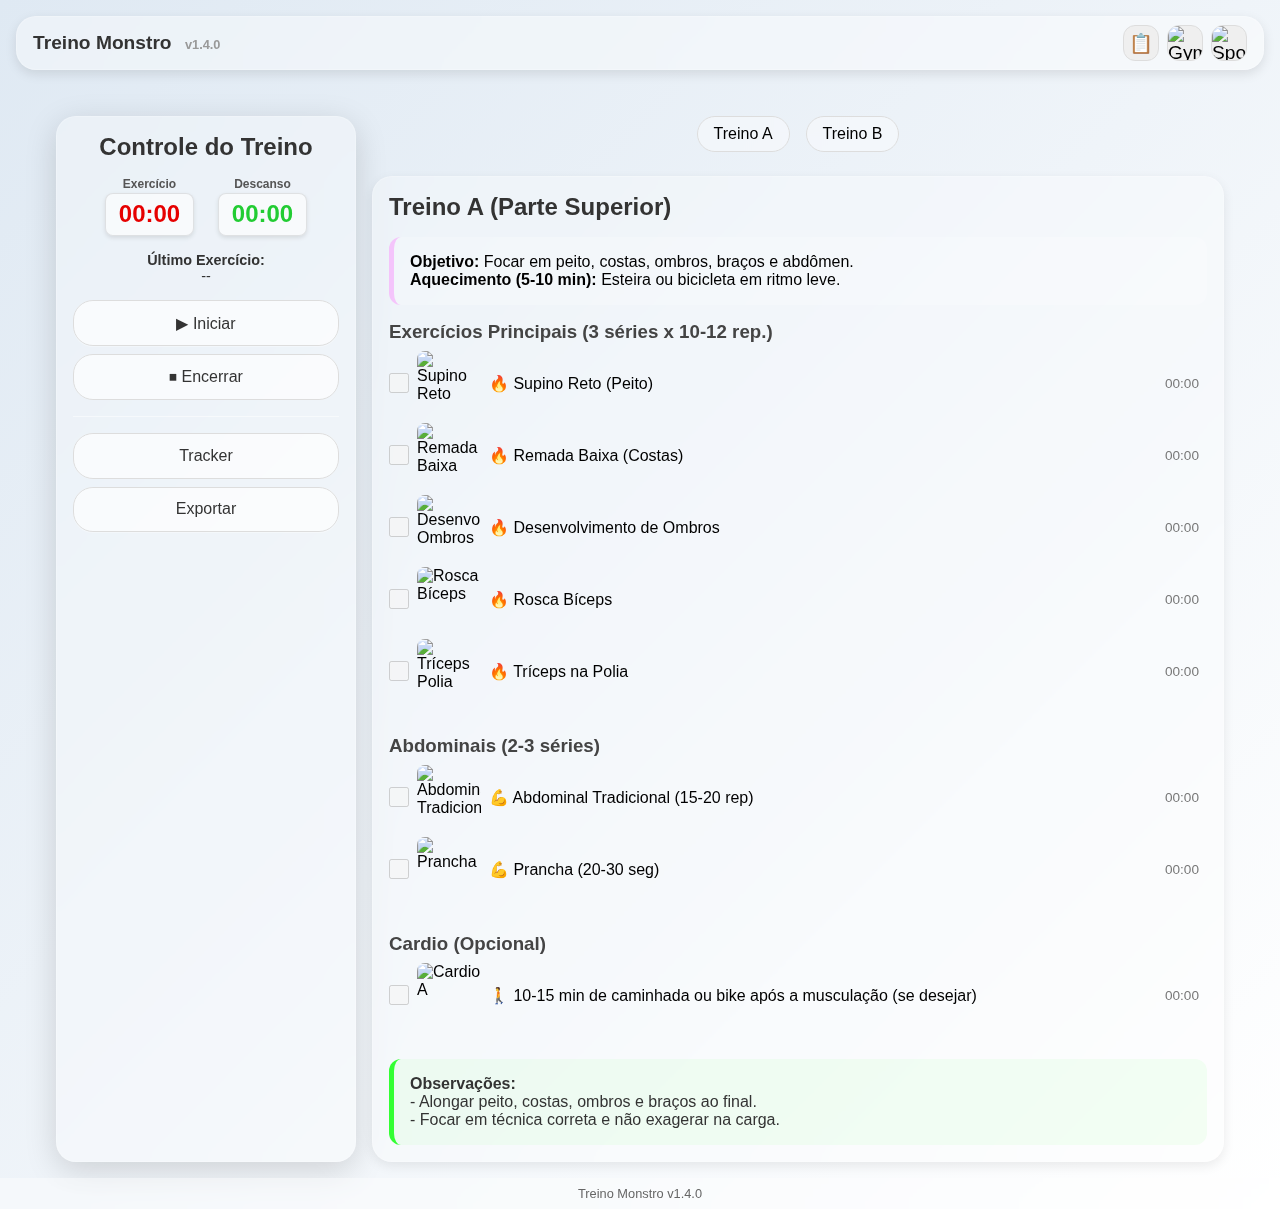
==== index.html @ 87def7b2 "v1.4.0 - Melhorias na funcionalidade de de tirar foto ao final de cada treino" ====
<!DOCTYPE html>
<html lang="pt-BR">
<head>
  <meta charset="UTF-8"/>
  <meta name="viewport" content="width=device-width,initial-scale=1.0"/>
  <title>Treino Monstro v1.4.0</title>

  <!-- Favicon -->
  <link rel="icon" href="favicon.png" type="image/png" />

  <!-- Thumbnail Open Graph (para redes sociais) -->
  <meta property="og:title" content="Treino Monstro by Tsumasak" />
  <meta property="og:description" content="Site de Treino de Academia com contadores e tracker." />
  <meta property="og:image" content="thumbnail.png" />
  <meta property="og:url" content="https://tsumasak.github.io/Treino-Monstro/" />

  <!-- CSS externo -->
  <link rel="stylesheet" href="style.css">
</head>

<body>

  <!-- Canvas Confetti (fundo) -->
  <canvas id="confettiCanvas"></canvas>

  <!-- HEADER FLUTUANTE -->
  <header id="mainHeader">
    <div class="header-title">
      Treino Monstro <span class="header-version">v1.4.0</span>
    </div>
    <div class="brand-buttons">
      <!-- Botão "Changelog" com ícone -->
      <button class="brand-button" onclick="abrirChangelog()">📋</button>

      <!-- Botões GymRats / Spotify -->
      <button class="brand-button" onclick="abrirGymrats()">
        <img 
          src="https://play-lh.googleusercontent.com/aVsTwWBG8K1tSmZpuOEL5mNN7kv-F9yCgggmVnsvDCT5teGeYlP3KM0b_OCZPyhGUyw" 
          alt="Gymrats"/>
      </button>
      <button class="brand-button" onclick="abrirSpotify()">
        <img 
          src="https://cdn.jim-nielsen.com/ios/512/spotify-music-2015-07-30.png" 
          alt="Spotify"/>
      </button>
    </div>
  </header>

  <!-- MODAL TROCAR TREINO -->
  <div class="modal-overlay" id="modalTrocarTreino">
    <div class="modal-content">
      <h2>Atenção!</h2>
      <p>Para trocar de Treino, você precisa pausar o treino atual primeiro. Deseja pausar agora?</p>
      <button class="round-btn" onclick="pausarAgora()">Pausar Agora</button>
      <button class="round-btn" onclick="cancelarTrocaTreino()">Cancelar</button>
    </div>
  </div>

  <!-- MODAL PARABÉNS -->
  <div class="modal-congrats" id="modalCongrats">
    <div class="modal-congrats-content">
      <h2>Parabéns, treino concluído!</h2>
      <p>Não esqueça de tirar uma foto, afinal se não tem foto, não conta!</p>
      <button class="round-btn" onclick="exportarCSV()">Exportar</button>
      <button class="round-btn" onclick="fecharCongrats()">Fechar</button>
      <button class="round-btn" onclick="abrirCameraFullscreen()">Abrir Câmera</button>
    </div>
  </div>

  <!-- MODAL CHANGELOG -->
  <div class="modal-overlay" id="modalChangelog">
    <div class="modal-content">
      <h2>Changelog</h2>
      <div id="changelogBody" style="text-align:left;">
        <p><strong>Versão 1.0</strong><br/>
        - Lançamento inicial do Treino Monstro</p>
        <hr/>
        <p><strong>Versão 1.1</strong><br/>
        - Adicionados contadores de exercício e descanso<br/>
        - Correções de layout no tracker</p>
        <hr/>
        <p><strong>Versão 1.2</strong><br/>
        - Melhoria no layout mobile<br/>
        - Countdown com fundo branco e glass<br/>
        - Cardio com nova imagem<br/>
        - Confetes ao concluir</p>
        <hr/>
        <p><strong>Versão 1.2.3</strong><br/>
        - Botões do mobile sem texto, somente ícones<br/>
        - Último Exercício em duas linhas<br/>
        - Nome de exercício em bold no tracker, tempo normal<br/>
        - Novo botão “Exportar” na modal de Parabéns<br/>
        - Botão “Changelog” no header<br/>
        - Ajustes no tamanho de fonte para “Exercício” e “Descanso” (12px)</p>
        <hr/>
        <p><strong>Versão 1.3.0</strong><br/>
        - Favicon e thumbnail para redes sociais<br/>
        - Botões das modais no mesmo padrão dos botões “Treino A/B”<br/>
        - “Último Exercício” em bold<br/>
        - Pequena borda cinza nos botões<br/>
        - Layout do Desktop igual ao Mobile nos textos<br/>
        - Confirmação no botão “Encerrar”<br/>
        - Fundo desfocado na modal de Parabéns<br/>
        - Nova lógica do botão Gymrats<br/>
        - Etc.
        </p>
        <hr/>
        <p><strong>Versão 1.4.0</strong><br/>
        - Atualização de versão e changelog<br/>
        - Melhorias gerais no código<br/>
        - Correções de bugs
        </p>
      </div>
      <button class="round-btn" onclick="fecharChangelog()">Fechar</button>
    </div>
  </div>

  <div class="container">
    <!-- SIDEBAR (DESKTOP) -->
    <div class="sidebar">
      <h2>Controle do Treino</h2>

      <!-- Timers Desktop -->
      <div class="timers-desktop">
        <div class="timerBoxContainer">
          <div class="timerLabelDesktop">Exercício</div>
          <div class="timerValue exercise" id="exerciseTimer">
            <span id="exerciseTimeValue">00:00</span>
          </div>
        </div>
        <div class="timerBoxContainer">
          <div class="timerLabelDesktop">Descanso</div>
          <div class="timerValue rest" id="restTimer">
            <span id="restTimeValue">00:00</span>
          </div>
        </div>
      </div>

      <!-- Último Exercício -->
      <div class="lastLineDesktop" id="lastExerciseTime">
        <strong>Último Exercício:</strong><br/>
        --
      </div>

      <div class="desktop-buttons">
        <button class="desktop-btn" id="playPauseBtn">▶ Iniciar</button>
        <!-- STOP com confirmação -->
        <button class="desktop-btn" id="stopBtn">⏹ Encerrar</button>
        <div class="divider"></div>
        <button class="desktop-btn" id="trackerDesktopBtn">Tracker</button>
        <!-- Retirado ícone '⬇' -->
        <button class="desktop-btn" id="exportDesktopBtn">Exportar</button>
      </div>

      <!-- TRACKER DESKTOP -->
      <div id="trackerDesktop" style="display:none;">
        <h4>Exercícios Concluídos</h4>
        <ul id="trackerDesktopList"></ul>
      </div>
    </div>

    <!-- MAIN CONTENT (Treinos) -->
    <div class="main-content">
      <nav>
        <button onclick="mostrarTreino('treinoA')" class="activeBtn">Treino A</button>
        <button onclick="mostrarTreino('treinoB')">Treino B</button>
      </nav>

      <!-- TREINO A (Parte Superior) -->
      <section id="treinoA" class="active">
        <h2>Treino A (Parte Superior)</h2>
        <div class="objetivo">
          <p><strong>Objetivo:</strong> Focar em peito, costas, ombros, braços e abdômen.</p>
          <p><strong>Aquecimento (5-10 min):</strong> Esteira ou bicicleta em ritmo leve.</p>
        </div>

        <div class="exercicios">
          <h3>Exercícios Principais (3 séries x 10-12 rep.)</h3>
          <ul>
            <li>
              <input type="checkbox" data-group="A" data-exercise="Supino Reto (Peito)" id="supinoReto">
              <div class="thumb-container">
                <img 
                  src="https://treinomestre.com.br/wp-content/uploads/2023/02/supino-reto-com-halteres-.jpg"
                  alt="Supino Reto"
                  data-full="https://treinomestre.com.br/wp-content/uploads/2023/02/supino-reto-com-halteres-.jpg"/>
              </div>
              <label for="supinoReto">🔥 Supino Reto (Peito)</label>
              <span class="tempo">00:00</span>
            </li>
            <li>
              <input type="checkbox" data-group="A" data-exercise="Remada Baixa (Costas)" id="remadaBaixa">
              <div class="thumb-container">
                <img 
                  src="https://static1.minhavida.com.br/articles/b6/3c/18/9c/makatserchykshutterstock-remada-baixa-com-pegada-neutra-orig-1.jpg"
                  alt="Remada Baixa"
                  data-full="https://static1.minhavida.com.br/articles/b6/3c/18/9c/makatserchykshutterstock-remada-baixa-com-pegada-neutra-orig-1.jpg"/>
              </div>
              <label for="remadaBaixa">🔥 Remada Baixa (Costas)</label>
              <span class="tempo">00:00</span>
            </li>
            <li>
              <input type="checkbox" data-group="A" data-exercise="Desenvolvimento de Ombros" id="desenvolvimentoOmbros">
              <div class="thumb-container">
                <img 
                  src="https://treinomestre.com.br/wp-content/uploads/2018/09/desenvolvimento-com-halteres-.jpg"
                  alt="Desenvolvimento Ombros"
                  data-full="https://treinomestre.com.br/wp-content/uploads/2018/09/desenvolvimento-com-halteres-.jpg"/>
              </div>
              <label for="desenvolvimentoOmbros">🔥 Desenvolvimento de Ombros</label>
              <span class="tempo">00:00</span>
            </li>
            <li>
              <input type="checkbox" data-group="A" data-exercise="Rosca Bíceps" id="roscaBiceps">
              <div class="thumb-container">
                <img 
                  src="https://v4excellencefitness.com.br/wp-content/uploads/2023/05/rosca-21s-capa-1024x739.webp"
                  alt="Rosca Bíceps"
                  data-full="https://v4excellencefitness.com.br/wp-content/uploads/2023/05/rosca-21s-capa-1024x739.webp"/>
              </div>
              <label for="roscaBiceps">🔥 Rosca Bíceps</label>
              <span class="tempo">00:00</span>
            </li>
            <li>
              <input type="checkbox" data-group="A" data-exercise="Tríceps na Polia" id="tricepsPolia">
              <div class="thumb-container">
                <img 
                  src="https://static.wixstatic.com/media/2edbed_92d7d1c87cd440a0b7257df6c438c210~mv2.jpg/v1/fill/w_660,h_330,al_c,q_80,enc_auto/2edbed_92d7d1c87cd440a0b7257df6c438c210~mv2.jpg"
                  alt="Tríceps Polia"
                  data-full="https://static.wixstatic.com/media/2edbed_92d7d1c87cd440a0b7257df6c438c210~mv2.jpg/v1/fill/w_660,h_330,al_c,q_80,enc_auto/2edbed_92d7d1c87cd440a0b7257df6c438c210~mv2.jpg"/>
              </div>
              <label for="tricepsPolia">🔥 Tríceps na Polia</label>
              <span class="tempo">00:00</span>
            </li>
          </ul>
        </div>

        <div class="exercicios">
          <h3>Abdominais (2-3 séries)</h3>
          <ul>
            <li>
              <input type="checkbox" data-group="A" data-exercise="Abdominal Tradicional (15-20 rep)" id="abdominalTradicional">
              <div class="thumb-container">
                <img 
                  src="https://static.strengthlevel.com/images/exercises/machine-seated-crunch/machine-seated-crunch-800.jpg"
                  alt="Abdominal Tradicional"
                  data-full="https://static.strengthlevel.com/images/exercises/machine-seated-crunch/machine-seated-crunch-800.jpg"/>
              </div>
              <label for="abdominalTradicional">💪 Abdominal Tradicional (15-20 rep)</label>
              <span class="tempo">00:00</span>
            </li>
            <li>
              <input type="checkbox" data-group="A" data-exercise="Prancha (20-30 seg)" id="pranchaA">
              <div class="thumb-container">
                <img 
                  src="https://static.wixstatic.com/media/2edbed_3acf4c49102b454b8f21a977d42faa1c~mv2.jpg/v1/fill/w_980,h_551,al_c,q_85,usm_0.66_1.00_0.01,enc_auto/2edbed_3acf4c49102b454b8f21a977d42faa1c~mv2.jpg"
                  alt="Prancha"
                  data-full="https://static.wixstatic.com/media/2edbed_3acf4c49102b454b8f21a977d42faa1c~mv2.jpg"/>
              </div>
              <label for="pranchaA">💪 Prancha (20-30 seg)</label>
              <span class="tempo">00:00</span>
            </li>
          </ul>
        </div>

        <div class="exercicios">
          <h3>Cardio (Opcional)</h3>
          <ul>
            <li>
              <input type="checkbox" data-group="A" data-exercise="Cardio Caminhada/Bike 10-15 min" id="cardioA">
              <div class="thumb-container">
                <img
                  src="https://treinomestre.com.br/wp-content/uploads/2023/10/melhores-aerobicos-para-perder-calorias-.jpg"
                  alt="Cardio A"
                  data-full="https://treinomestre.com.br/wp-content/uploads/2023/10/melhores-aerobicos-para-perder-calorias-.jpg"/>
              </div>
              <label for="cardioA">🚶 10-15 min de caminhada ou bike após a musculação (se desejar)</label>
              <span class="tempo">00:00</span>
            </li>
          </ul>
        </div>

        <div class="observacoes">
          <p><strong>Observações:</strong></p>
          <p>- Alongar peito, costas, ombros e braços ao final.</p>
          <p>- Focar em técnica correta e não exagerar na carga.</p>
        </div>
      </section>

      <!-- TREINO B -->
      <section id="treinoB">
        <h2>Treino B (Parte Inferior)</h2>
        <div class="objetivo">
          <p><strong>Objetivo:</strong> Pernas, glúteos e abdômen.</p>
          <p><strong>Aquecimento (5-10 min):</strong> Bicicleta ou elíptico em ritmo leve.</p>
        </div>

        <div class="exercicios">
          <h3>Exercícios Principais (3 séries x 10-12 rep.)</h3>
          <ul>
            <li>
              <input type="checkbox" data-group="B" data-exercise="Agachamento (Livre ou Smith)" id="agachamento">
              <div class="thumb-container">
                <img 
                  src="https://static.wixstatic.com/media/2edbed_34e498947c0246c897b6b6f722b4f51f~mv2.webp/v1/fill/w_840,h_397,al_c,lg_1,q_80/2edbed_34e498947c0246c897b6b6f722b4f51f~mv2.webp"
                  alt="Agachamento"
                  data-full="https://static.wixstatic.com/media/2edbed_34e498947c0246c897b6b6f722b4f51f~mv2.webp/v1/fill/w_840,h_397,al_c,lg_1,q_80/2edbed_34e498947c0246c897b6b6f722b4f51f~mv2.webp"/>
              </div>
              <label for="agachamento">🔥 Agachamento (Livre ou Smith)</label>
              <span class="tempo">00:00</span>
            </li>
            <li>
              <input type="checkbox" data-group="B" data-exercise="Leg Press" id="legPress">
              <div class="thumb-container">
                <img 
                  src="https://treinomestre.com.br/wp-content/uploads/2021/12/leg-press-horizontal-para-que-serve-como-fazer.jpg"
                  alt="Leg Press"
                  data-full="https://treinomestre.com.br/wp-content/uploads/2021/12/leg-press-horizontal-para-que-serve-como-fazer.jpg"/>
              </div>
              <label for="legPress">🔥 Leg Press</label>
              <span class="tempo">00:00</span>
            </li>
            <li>
              <input type="checkbox" data-group="B" data-exercise="Afundo (Lunge) com Halteres" id="afundo">
              <div class="thumb-container">
                <img 
                  src="https://treinomestre.com.br/wp-content/uploads/2018/06/exercicio-afundo-.png"
                  alt="Afundo (Lunge)"
                  data-full="https://treinomestre.com.br/wp-content/uploads/2018/06/exercicio-afundo-.png"/>
              </div>
              <label for="afundo">🔥 Afundo (Lunge) com Halteres</label>
              <span class="tempo">00:00</span>
            </li>
            <li>
              <input type="checkbox" data-group="B" data-exercise="Flexão de Pernas (Mesa/Cadeira)" id="flexaoPernas">
              <div class="thumb-container">
                <img 
                  src="https://static.wixstatic.com/media/2edbed_47dcb3dae84346629508ce6d80946a5a~mv2.webp/v1/fill/w_980,h_515,al_c,q_85,usm_0.66_1.00_0.01,enc_auto/2edbed_47dcb3dae84346629508ce6d80946a5a~mv2.webp"
                  alt="Flexão de Pernas"
                  data-full="https://static.wixstatic.com/media/2edbed_47dcb3dae84346629508ce6d80946a5a~mv2.webp/v1/fill/w_980,h_515,al_c,q_85,usm_0.66_1.00_0.01,enc_auto/2edbed_47dcb3dae84346629508ce6d80946a5a~mv2.webp"/>
              </div>
              <label for="flexaoPernas">🔥 Flexão de Pernas (Mesa/Cadeira)</label>
              <span class="tempo">00:00</span>
            </li>
            <li>
              <input type="checkbox" data-group="B" data-exercise="Panturrilhas (15-20 rep)" id="panturrilhas">
              <div class="thumb-container">
                <img 
                  src="https://blogger.googleusercontent.com/img/b/R29vZ2xl/AVvXsEh-oXB_saDKNmrEOwnBj-B2lCZdQ8yR2awKPOmyS-_Qv1MaEmGbGSc4wnQa7gy1VxQf2k-ueKCeN4cr1DoasF-lLpoJKfkj7vxnWCRB3oYxBInQTxervwwhKfL_FWieW6TrjatsPvYPwHc/s1600/calf-raise-on-leg-press.jpg"
                  alt="Panturrilhas"
                  data-full="https://blogger.googleusercontent.com/img/b/R29vZ2xl/AVvXsEh-oXB_saDKNmrEOwnBj-B2lCZdQ8yR2awKPOmyS-_Qv1MaEmGbGSc4wnQa7gy1VxQf2k-ueKCeN4cr1DoasF-lLpoJKfkj7vxnWCRB3oYxBInQTxervwwhKfL_FWieW6TrjatsPvYPwHc/s1600/calf-raise-on-leg-press.jpg"/>
              </div>
              <label for="panturrilhas">🔥 Panturrilhas (15-20 rep)</label>
              <span class="tempo">00:00</span>
            </li>
          </ul>
        </div>

        <div class="exercicios">
          <h3>Abdominais (2-3 séries)</h3>
          <ul>
            <li>
              <input type="checkbox" data-group="B" data-exercise="Abdominal (pode variar com oblíquos)" id="abdominalObliquos">
              <div class="thumb-container">
                <img 
                  src="https://static1.minhavida.com.br/articles/7c/f8/7c/06/abdominal-em-barras-paralelas-orig-1.jpg"
                  alt="Abdominal Inferior"
                  data-full="https://static1.minhavida.com.br/articles/7c/f8/7c/06/abdominal-em-barras-paralelas-orig-1.jpg"/>
              </div>
              <label for="abdominalObliquos">💪 Abdominal (pode variar com oblíquos)</label>
              <span class="tempo">00:00</span>
            </li>
            <li>
              <input type="checkbox" data-group="B" data-exercise="Prancha (20-30 seg)" id="pranchaB">
              <div class="thumb-container">
                <img 
                  src="https://static.wixstatic.com/media/2edbed_3acf4c49102b454b8f21a977d42faa1c~mv2.jpg/v1/fill/w_980,h_551,al_c,q_85,usm_0.66_1.00_0.01,enc_auto/2edbed_3acf4c49102b454b8f21a977d42faa1c~mv2.jpg"
                  alt="Prancha"
                  data-full="https://static.wixstatic.com/media/2edbed_3acf4c49102b454b8f21a977d42faa1c~mv2.jpg"/>
              </div>
              <label for="pranchaB">💪 Prancha (20-30 seg)</label>
              <span class="tempo">00:00</span>
            </li>
          </ul>
        </div>

        <div class="exercicios">
          <h3>Cardio (Opcional)</h3>
          <ul>
            <li>
              <input type="checkbox" data-group="B" data-exercise="Cardio Bike ou Esteira (10-15 min)" id="cardioB">
              <div class="thumb-container">
                <img
                  src="https://treinomestre.com.br/wp-content/uploads/2023/10/melhores-aerobicos-para-perder-calorias-.jpg"
                  alt="Cardio B"
                  data-full="https://treinomestre.com.br/wp-content/uploads/2023/10/melhores-aerobicos-para-perder-calorias-.jpg"/>
              </div>
              <label for="cardioB">🚴 10-15 min de bike ou esteira após a musculação</label>
              <span class="tempo">00:00</span>
            </li>
          </ul>
        </div>

        <div class="observacoes">
          <p><strong>Observações:</strong></p>
          <p>- Alongar quadríceps, posterior de coxa, glúteos e lombar ao final.</p>
          <p>- Ajustar carga progressivamente e manter boa postura.</p>
        </div>
      </section>
    </div>
  </div>

  <footer>
    <p>Treino Monstro v1.4.0</p>
  </footer>

  <!-- BOTTOM BAR (MOBILE) -->
  <div class="bottom-bar" id="mobileBar">
    <div class="timers-mobile">
      <div class="timerBoxMobile">
        <div class="timerLabelMobile" style="font-size:12px;font-weight:bold;">Exercício</div>
        <div class="timerValueMobile exercise" id="exerciseTimerMobile">00:00</div>
      </div>
      <div class="timerBoxMobile">
        <div class="timerLabelMobile" style="font-size:12px;font-weight:bold;">Descanso</div>
        <div class="timerValueMobile rest" id="restTimerMobile">00:00</div>
      </div>
    </div>
    <div class="lastLineMobile" id="lastExerciseTimeMobile">
      <strong>Último Exercício:</strong><br/>
      --
    </div>

    <div class="mobile-row">
      <button class="mobile-btn" id="playPauseBtnMobile">▶</button>
      <!-- STOP com confirmação -->
      <button class="mobile-btn" id="stopBtnMobile">⏹</button>
    </div>

    <div class="mobile-row">
      <button class="mobile-btn" id="trackerToggleBtn">Tracker</button>
      <button class="mobile-btn" id="exportBtnMobile">Exportar</button>
    </div>

    <div class="tracker-mobile" id="trackerMobile" style="display:none;">
      <ul id="trackerMobileList"></ul>
    </div>
  </div>

  <!-- LIGHTBOX -->
  <div class="lightbox" id="lightbox">
    <button class="close-btn" onclick="fecharLightbox()">X</button>
    <img id="lightboxImg" src="" alt="Exercício"/>
  </div>

  <!-- Adicionar elementos de controle da câmera -->
  <div id="cameraControls" style="display: none;">
    <button id="photoButton">📸</button>
    <button id="videoButton">🎥</button>
    <button id="switchButton">🔄</button>
    <button id="closeButton">❌</button>
  </div>

  <!-- Script JS -->
  <script src="script.js"></script>
</body>
</html>
---- style.css ----
/* ======================
   style.css
   Atualizado para v1.3.0:
   - Borda cinza nos botões
   - Botões modais com round-btn
   - Timer Desktop igual ao Mobile
   - Espaço maior entre .exercicios
   - Fundo desfocado na modal de Parabéns
   - Integração com Local Storage para persistência
====================== */

* {
  margin:0; padding:0; box-sizing:border-box;
}
html,body {
  min-height:100%;
  display:flex; flex-direction:column;
  font-family:'Inter', sans-serif;
  background:linear-gradient(135deg,#dfe9f3 0%,#fff 100%);
}

/* Confetti Canvas */
#confettiCanvas {
  position:fixed; top:0; left:0; width:100%; height:100%;
  pointer-events:none; z-index:1;
}

/* HEADER */
header {
  position:fixed; top:16px; left:16px; right:16px;
  border-radius:20px;
  background:rgba(255,255,255,0.4);
  backdrop-filter:blur(10px);
  border:1px solid rgba(255,255,255,0.2);
  display:flex; justify-content:space-between; align-items:center;
  padding:0.5rem 1rem;
  z-index:10000;
  transition:transform 0.3s ease;
  box-shadow:0 4px 12px rgba(0,0,0,0.1);
}
.header-hidden {
  transform:translateY(-120%);
}
.header-title {
  font-weight:600; font-size:1.2rem; color:#333;
}
.header-version {
  font-size: 0.8rem;
  color: #999;
  margin-left: 0.5rem;
}
.brand-buttons {
  display:flex; gap:0.5rem;
}
.brand-button {
  width:36px; height:36px; border:none; border-radius:12px;
  cursor:pointer; overflow:hidden;
  transition:transform 0.2s;
  font-size: 1.2rem; /* Tamanho do ícone */
  display: flex;
  align-items: center;
  justify-content: center;
}
.brand-button img {
  width:100%; height:100%; object-fit:cover; display:block;
}
.brand-button:hover {
  transform:scale(1.05);
}

/* Borda cinza clara em todos os botões */
nav button,
.desktop-btn,
.mobile-btn,
.brand-button,
.round-btn {
  border: 1px solid #ddd !important;
}

/* Botão Round (usado nas modais p/ padrão Treino A/B) */
.round-btn {
  background: rgba(255,255,255,0.4);
  backdrop-filter: blur(6px);
  border-radius: 20px;
  padding: 0.5rem 1rem;
  cursor: pointer;
  font-size: 1rem;
  font-weight: 500;
  transition: background 0.2s, transform 0.2s, box-shadow 0.2s;
  margin: 0.5rem 0;
}
.round-btn:hover {
  background:rgba(255,255,255,0.7);
  box-shadow:0 4px 12px rgba(0,0,0,0.08);
  transform:scale(1.03);
}

/* CONTAINER */
.container {
  flex:1; display:flex; width:100%; max-width:1200px;
  margin:0 auto; padding:1rem; gap:1rem; margin-top:100px;
  overflow:visible;
}
.sidebar {
  width:300px; background:rgba(255,255,255,0.3);
  backdrop-filter:blur(12px);
  border-radius:20px; border:1px solid rgba(255,255,255,0.2);
  box-shadow:0 8px 32px rgba(0,0,0,0.15);
  padding:1rem; display:flex; flex-direction:column; align-items:center;
  overflow:visible;
}
.sidebar h2 {
  margin-bottom:1rem; color:#333;
}

/* Timers Desktop com label e valor */
.timers-desktop {
  display:flex; justify-content:center; align-items:center;
  gap:24px;
  margin-bottom:1rem;
}
.timerBoxContainer {
  display:flex; flex-direction:column; align-items:center;
}
.timerLabelDesktop {
  font-size: 12px;
  color: #555;
  margin-bottom: 2px;
  font-weight: bold;
  text-align: center;
}
.timerValue {
  font-family:'Russo One',sans-serif;
  font-size:1.5rem; /* aproximado ao mobile */
  font-weight:bold; 
  background:rgba(255,255,255,0.6);
  border:1px solid rgba(0,0,0,0.1);
  border-radius:8px;
  padding:0.4rem 0.8rem;
  box-shadow:0 2px 4px rgba(0,0,0,0.1);
  min-width:80px; text-align:center;
  font-variant-numeric:tabular-nums;
  color:#111;
}
.timerValue.exercise { color:#e60000; }
.timerValue.rest { color:#2c3; }

.lastLineDesktop {
  font-size:0.9rem; color:#333; margin-bottom:1rem;
  text-align:center; width:100%;
}

/* Botoes Desktop */
.desktop-buttons {
  display:flex; flex-direction:column; gap:0.5rem; width:100%;
}
.desktop-btn {
  background:rgba(255,255,255,0.5);
  backdrop-filter:blur(6px);
  border-radius:20px;
  padding:0.8rem 1rem;
  cursor:pointer; font-size:1rem; color:#333;
  transition:background 0.3s,transform 0.2s,box-shadow 0.2s;
  display:flex; justify-content:center; align-items:center;
}
.desktop-btn:hover {
  background:rgba(255,255,255,0.7);
  box-shadow:0 4px 12px rgba(0,0,0,0.1);
  transform:scale(1.03);
}
.divider {
  height:1px; width:100%; background:rgba(255,255,255,0.5);
  margin:0.5rem 0;
}

/* MAIN CONTENT */
.main-content {
  flex:1; display:flex; flex-direction:column; gap:1rem; overflow:visible;
}
nav {
  display:flex; gap:1rem; justify-content:center; margin-bottom:0.5rem;
}
nav button {
  background:rgba(255,255,255,0.4); backdrop-filter:blur(6px);
  border-radius:20px; padding:0.5rem 1rem;
  cursor:pointer; font-size:1rem; font-weight:500;
  transition:background 0.2s,transform 0.2s,box-shadow 0.2s;
}
nav button:hover {
  background:rgba(255,255,255,0.7);
  box-shadow:0 4px 12px rgba(0,0,0,0.08);
  transform:scale(1.03);
}
.activeBtn {
  background:rgba(255,255,255,0.4); 
}

/* Seções de Treino */
section {
  display:none;
  background:rgba(255,255,255,0.3);
  backdrop-filter:blur(10px);
  border-radius:20px;
  border:1px solid rgba(255,255,255,0.2);
  box-shadow:0 4px 12px rgba(0,0,0,0.08);
  padding:1rem;
  overflow:visible;
}
section.active { display:block; }
section h2 { margin-bottom:1rem; color:#333; }
.objetivo {
  background:rgba(255,255,255,0.2);
  border-radius:12px; border-left:5px solid #ff00ff33;
  padding:1rem; margin-bottom:1rem;
}
.exercicios {
  margin-bottom: 2rem; /* Espaço aumentado para mais conforto visual */
}
.exercicios h3 {
  margin-bottom:0.5rem; color:#444; font-weight:600;
}
ul {
  list-style:none; margin:0.5rem 0; padding:0;
}
ul li {
  display:grid;
  grid-template-columns:auto 64px 1fr auto;
  gap:0.5rem;
  align-items:center;
  margin-bottom:0.5rem;
}
ul li input[type="checkbox"] {
  width:20px; height:20px; cursor:pointer; accent-color:#c400c6;
}
.thumb-container {
  width:64px; height:64px; border-radius:8px; overflow:hidden;
}
.thumb-container img {
  width:100%; height:100%; object-fit:cover;
  transition:transform 0.2s, box-shadow 0.2s; cursor:pointer;
}
.thumb-container img:hover {
  transform:scale(1.03);
  box-shadow:0 4px 8px rgba(0,0,0,0.1);
}
label {
  word-wrap:break-word; 
  white-space:normal;
}
.tempo {
  font-size:0.85rem; color:#777; justify-self:end; margin-right:0.5rem;
}
.observacoes {
  background:rgba(200,255,200,0.2);
  border-left:5px solid #3f3;
  border-radius:12px;
  padding:1rem; margin-top:1rem; color:#333;
}

/* TRACKER DESKTOP -> nome em bold, tempo normal */
#trackerDesktop {
  width:100%; margin-top:1rem;
  background:rgba(255,255,255,0.2);
  backdrop-filter:blur(6px);
  border-radius:12px;
  padding:1rem;
  border:1px solid rgba(255,255,255,0.3);
  max-height:200px; 
  overflow-y:auto;
  font-size:0.9rem;
  display:none;
}
#trackerDesktop h4 { margin-bottom:0.5rem; }
#trackerDesktop li { margin:0.3rem 0; }

/* BOTTOM BAR (MOBILE) */
.bottom-bar {
  display:none;
  position:fixed; left:12px; right:12px; bottom:12px;
  background:rgba(255,255,255,0.4); backdrop-filter:blur(10px);
  border-radius:20px; border:1px solid rgba(255,255,255,0.2);
  box-shadow:0 6px 12px rgba(0,0,0,0.2);
  padding:1rem; z-index:9999;
  flex-direction:column; gap:0.5rem;
  overflow:visible;
}
.timers-mobile {
  display:flex; gap:24px; justify-content:center; align-items:center;
  margin-bottom:0.3rem;
}
.timerBoxMobile {
  display:flex; flex-direction:column; align-items:center;
}
.timerLabelMobile {
  font-size:12px; color:#555; margin-bottom:2px; font-weight:bold;
}
.timerValueMobile {
  font-family:'Russo One',sans-serif;
  font-size:1.5rem;
  font-weight:bold;
  background:rgba(255,255,255,0.6);
  border:1px solid rgba(0,0,0,0.1);
  border-radius:8px;
  padding:0.4rem 0.8rem;
  box-shadow:0 2px 4px rgba(0,0,0,0.1);
  text-align:center;
  color:#111;
}
.timerValueMobile.exercise { color:#e60000; }
.timerValueMobile.rest { color:#2c3; }

.lastLineMobile {
  font-size:0.8rem; color:#333; text-align:center; width:100%;
  margin-bottom:0.3rem;
}

.mobile-row {
  display:flex; gap:0.5rem; justify-content:center;
  margin-top:0.5rem;
}
.mobile-btn {
  background:rgba(255,255,255,0.5);
  backdrop-filter:blur(6px);
  border-radius:20px;
  padding:0.4rem 0.8rem; 
  cursor:pointer; font-size:1rem; color:#333;
  transition:background 0.2s,transform 0.2s,box-shadow 0.2s;
}
.mobile-btn:hover {
  background:rgba(255,255,255,0.7);
  box-shadow:0 4px 8px rgba(0,0,0,0.1);
  transform:scale(1.05);
}

/* Tracker Mobile -> nome em bold; tempo normal */
.tracker-mobile {
  background:rgba(255,255,255,0.2);
  backdrop-filter:blur(4px);
  border-radius:12px;
  padding:0.5rem;
  border:1px solid rgba(255,255,255,0.3);
  max-height:100px; 
  overflow-y:auto;
  font-size:0.8rem;
  margin-top:0.3rem;
}
.tracker-mobile li { margin:0.2rem 0; }

/* LIGHTBOX */
.lightbox {
  position:fixed; top:0; left:0; width:100%; height:100%;
  background:rgba(0,0,0,0.8);
  display:none; justify-content:center; align-items:center;
  z-index:10000;
}
.lightbox.open { display:flex; }
.lightbox img {
  max-width:90%; max-height:90%;
  border:4px solid #fff; border-radius:8px;
  box-shadow:0 2px 8px rgba(0,0,0,0.3);
}
.close-btn {
  position:absolute; top:20px; right:20px;
  background:#444; color:#fff; border:none; border-radius:20px;
  padding:0.5rem 1rem; cursor:pointer; font-size:1.2rem;
  transition:background 0.2s,transform 0.2s;
}
.close-btn:hover {
  background:#666; transform:scale(1.05);
}

/* Modal TrocaTreino / Conclusão c/ fundo branco + glass */
.modal-overlay {
  position:fixed; top:0; left:0; width:100%; height:100%;
  background:rgba(255,255,255,0.4);
  backdrop-filter:blur(8px);
  z-index:99999;
  display:none; justify-content:center; align-items:center;
}
.modal-overlay.show { display:flex; }
.modal-content {
  background:rgba(255,255,255,0.9);
  backdrop-filter:blur(6px);
  border-radius:12px;
  padding:2rem; 
  text-align:center;
  max-width:800px; /* Alterado de 400px */
  width:90%;
  max-height:80vh; /* Novo */
  overflow-y:auto; /* Novo (scroll) */
}
.modal-congrats {
  position:fixed; top:0; left:0; width:100%; height:100%;
  display:none; justify-content:center; align-items:center;
  z-index:99999;
  /* Fundo desfocado */
  background: rgba(255,255,255,0.4);
  backdrop-filter: blur(8px);
}
.modal-congrats.show { display:flex; }
.modal-congrats-content {
  background:rgba(255,255,255,0.9);
  backdrop-filter:blur(8px);
  border-radius:12px; 
  padding:2rem; text-align:center;
  max-width:400px; width:90%; color:#333;
  z-index:100000;
}
.modal-congrats-content h2 { margin-bottom:1rem; }
.modal-congrats-content button {
  /* Retirados styles inline, usando .round-btn no HTML */
}

/* FOOTER */
footer {
  text-align:center; font-size:0.8rem; color:#666;
  padding:0.5rem 0;
  background:rgba(255,255,255,0.4);
  backdrop-filter:blur(4px);
  margin-top:auto;
}

/* MENOS ESPAÇO NO MOBILE (Treinos A/B) */
@media(max-width:768px){
  .container {
    flex-direction:column;
    margin-top:80px;
  }
  .sidebar{ display:none; }
  .main-content{ padding-bottom:14rem; }
  .bottom-bar{ display:flex; }
}

/* Camera Controls */
#cameraControls {
  position: fixed;
  bottom: 10px;
  left: 50%;
  transform: translateX(-50%);
  z-index: 100001;
  display: flex;
  gap: 10px;
}

#cameraControls button {
  background: rgba(0, 0, 0, 0.5);
  color: white;
  border: none;
  border-radius: 50%;
  width: 50px;
  height: 50px;
  font-size: 1.5rem;
  display: flex;
  align-items: center;
  justify-content: center;
  cursor: pointer;
  transition: background 0.2s, transform 0.2s;
}

#cameraControls button:hover {
  background: rgba(0, 0, 0, 0.7);
  transform: scale(1.1);
}
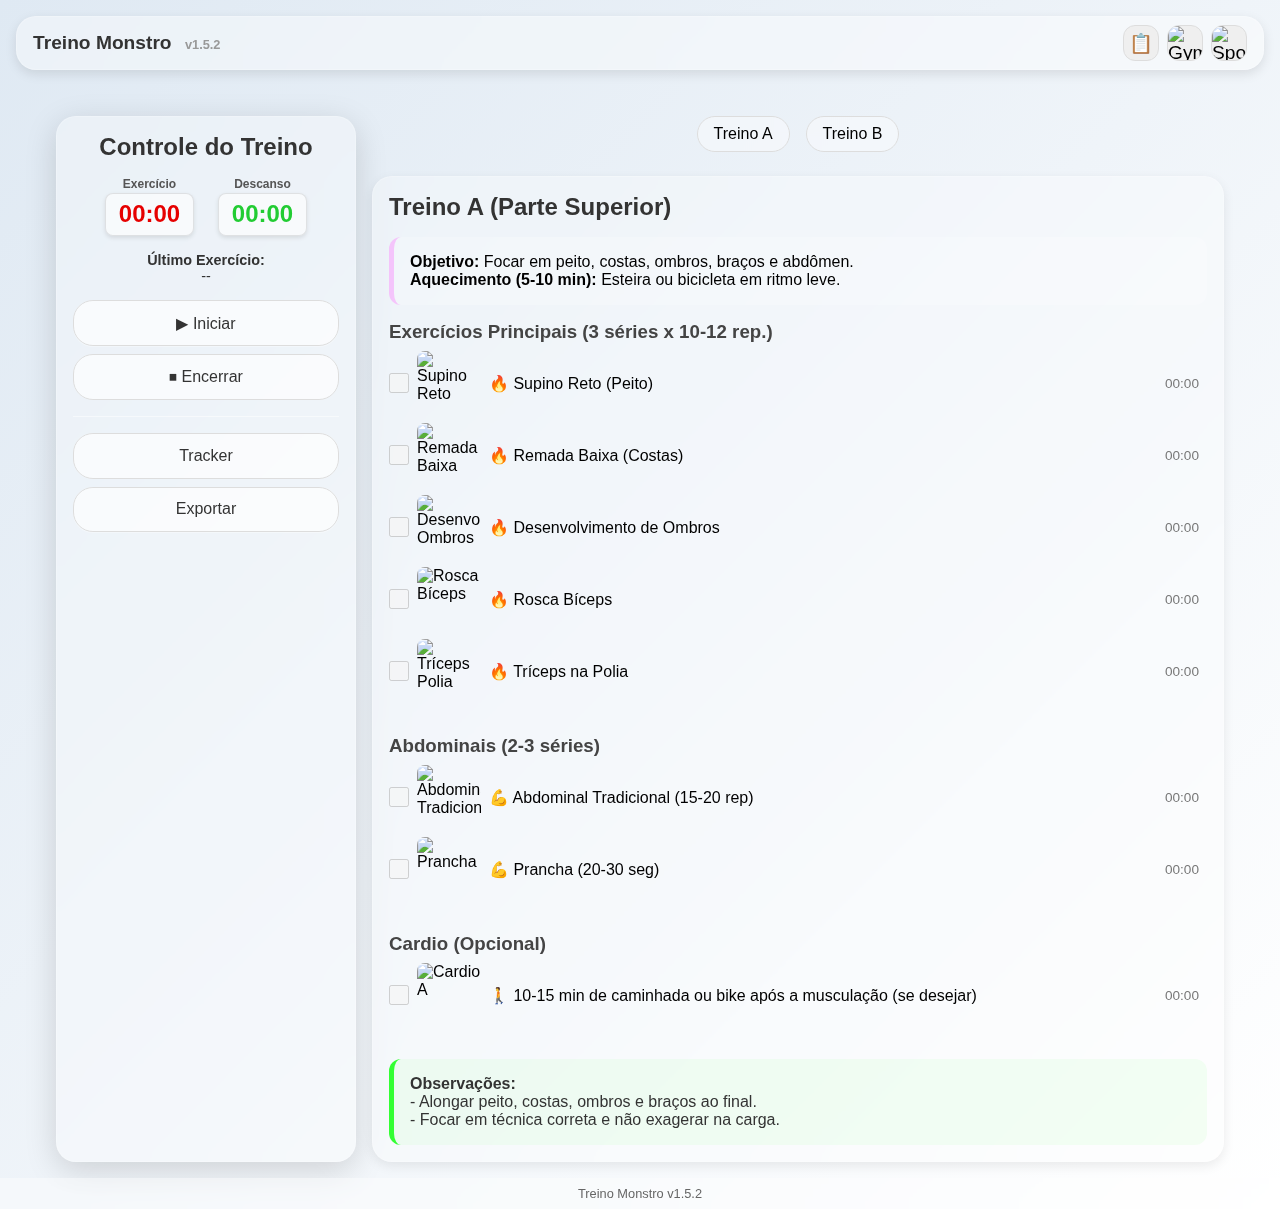
==== commit 3b075e1c: "v1.5.2 - Alterações de estilo nas modais de inicio e término de treino" ====
--- a/index.html
+++ b/index.html
@@ -3,7 +3,7 @@
 <head>
   <meta charset="UTF-8"/>
   <meta name="viewport" content="width=device-width,initial-scale=1.0"/>
-  <title>Treino Monstro v1.4.0</title>
+  <title>Treino Monstro v1.5.2</title>
 
   <!-- Favicon -->
   <link rel="icon" href="favicon.png" type="image/png" />
@@ -26,7 +26,7 @@
   <!-- HEADER FLUTUANTE -->
   <header id="mainHeader">
     <div class="header-title">
-      Treino Monstro <span class="header-version">v1.4.0</span>
+      Treino Monstro <span class="header-version">v1.5.2</span>
     </div>
     <div class="brand-buttons">
       <!-- Botão "Changelog" com ícone -->
@@ -61,9 +61,26 @@
     <div class="modal-congrats-content">
       <h2>Parabéns, treino concluído!</h2>
       <p>Não esqueça de tirar uma foto, afinal se não tem foto, não conta!</p>
-      <button class="round-btn" onclick="exportarCSV()">Exportar</button>
-      <button class="round-btn" onclick="fecharCongrats()">Fechar</button>
-      <button class="round-btn" onclick="abrirCameraFullscreen()">Abrir Câmera</button>
+      <div class="photo-container">
+        <img id="pictureFromCamera" style="display: none; width: 80%; height: auto; margin-bottom: 1rem; margin-top: 1rem; border-radius: 12px;"/>
+        <div id="photoButtons" style="display: none;">
+          <button class="photo-btn" id="downloadPhotoBtn">Download</button>
+          <button class="photo-btn" id="sharePhotoBtn">Compartilhar</button>
+        </div>
+      </div>
+      <div class="button-group">
+        <button class="round-btn" onclick="exportarCSV()">Exportar Treino</button>
+        <label for="cameraFileInput" class="round-btn mobile-only">Tirar Foto</label>
+        <button class="round-btn" onclick="fecharCongrats()">Fechar</button>
+      </div>
+      <input id="cameraFileInput" type="file" accept="image/*" capture="environment" style="display: none;">
+    </div>
+  </div>
+
+  <!-- Countdown Modal -->
+  <div class="modal-congrats" id="countdownOverlay">
+    <div class="modal-congrats-content">
+      <div id="countdownDiv"></div>
     </div>
   </div>
 
@@ -106,9 +123,18 @@
         </p>
         <hr/>
         <p><strong>Versão 1.4.0</strong><br/>
-        - Atualização de versão e changelog<br/>
-        - Melhorias gerais no código<br/>
-        - Correções de bugs
+        - Persistência de dados utilizando Local Storage<br/>
+        - Restabelecimento do estado do treino ao recarregar a página<br/>
+        - Salvamento automático após interações relevantes<br/>
+        - Correção de comportamento dos contadores ao pausar e recarregar a página<br/>
+        - Limpeza do Local Storage ao encerrar o treino<br/>
+        </p>
+        <hr/>
+        <p><strong>Versão 1.5.2</strong><br/>
+        - Ajuste na disposição dos botões de download e compartilhar na modal de Parabéns<br/>
+        - Adição de modal para Countdown de início de treino<br/>
+        - Confetes trazidos para frente do blur<br/>
+        - Ajustes no estilo da modal de Countdown<br/>
         </p>
       </div>
       <button class="round-btn" onclick="fecharChangelog()">Fechar</button>
@@ -411,7 +437,7 @@
   </div>
 
   <footer>
-    <p>Treino Monstro v1.4.0</p>
+    <p>Treino Monstro v1.5.2</p>
   </footer>
 
   <!-- BOTTOM BAR (MOBILE) -->
@@ -453,14 +479,6 @@
     <img id="lightboxImg" src="" alt="Exercício"/>
   </div>
 
-  <!-- Adicionar elementos de controle da câmera -->
-  <div id="cameraControls" style="display: none;">
-    <button id="photoButton">📸</button>
-    <button id="videoButton">🎥</button>
-    <button id="switchButton">🔄</button>
-    <button id="closeButton">❌</button>
-  </div>
-
   <!-- Script JS -->
   <script src="script.js"></script>
 </body>
--- a/style.css
+++ b/style.css
@@ -22,7 +22,7 @@
 /* Confetti Canvas */
 #confettiCanvas {
   position:fixed; top:0; left:0; width:100%; height:100%;
-  pointer-events:none; z-index:1;
+  pointer-events:none; z-index:100000; /* Ajustado para ficar à frente do blur */
 }
 
 /* HEADER */
@@ -372,10 +372,10 @@
 /* Modal TrocaTreino / Conclusão c/ fundo branco + glass */
 .modal-overlay {
   position:fixed; top:0; left:0; width:100%; height:100%;
+  display:none; justify-content:center; align-items:center;
+  z-index:99999;
   background:rgba(255,255,255,0.4);
   backdrop-filter:blur(8px);
-  z-index:99999;
-  display:none; justify-content:center; align-items:center;
 }
 .modal-overlay.show { display:flex; }
 .modal-content {
@@ -392,7 +392,7 @@
 .modal-congrats {
   position:fixed; top:0; left:0; width:100%; height:100%;
   display:none; justify-content:center; align-items:center;
-  z-index:99999;
+  z-index:99999; /* Ajustado para ficar à frente dos confetes */
   /* Fundo desfocado */
   background: rgba(255,255,255,0.4);
   backdrop-filter: blur(8px);
@@ -402,13 +402,84 @@
   background:rgba(255,255,255,0.9);
   backdrop-filter:blur(8px);
   border-radius:12px; 
-  padding:2rem; text-align:center;
-  max-width:400px; width:90%; color:#333;
-  z-index:100000;
+  padding:2rem;
+  text-align:center;
+  max-width:800px;
+  width:90%;
+  max-height:80vh; /* Novo */
+  overflow-y:auto; /* Novo (scroll) */
+
 }
 .modal-congrats-content h2 { margin-bottom:1rem; }
-.modal-congrats-content button {
-  /* Retirados styles inline, usando .round-btn no HTML */
+.modal-congrats-content .button-group {
+  /* display: flex; */
+  /* gap: 0.2rem; */ /* Diminuído o espaçamento entre os botões */
+  flex-wrap: wrap;
+  justify-content: center;
+}
+.modal-congrats-content .mobile-only {
+  display: none;
+}
+@media (max-width: 768px) {
+  .modal-congrats-content .mobile-only {
+    display: inline-block;
+  }
+}
+
+/* Botões de foto */
+.photo-container {
+  position: relative;
+  display: flex;
+  justify-content: center;
+  align-items: center;
+}
+#photoButtons {
+  position: absolute;
+  bottom: 0px; /* Ajustado para ficar dentro da foto */
+  display: flex;
+  justify-content: center;
+  gap: 0.5rem;
+  padding: 0px 0px 24px 0px; /* Padding ajustado */
+}
+.photo-btn {
+  background: rgba(0, 0, 0, 0.5);
+  color: white;
+  border: none;
+  border-radius: 20px;
+  padding: 0.5rem 1rem;
+  cursor: pointer;
+  transition: background 0.2s, transform 0.2s;
+}
+.photo-btn:hover {
+  background: rgba(0, 0, 0, 0.7);
+  transform: scale(1.05);
+}
+
+/* Countdown Modal */
+#countdownOverlay {
+  position:fixed; top:0; left:0; width:100%; height:100%;
+  display:none; justify-content:center; align-items:center;
+  z-index:99999;
+  background:rgba(255,255,255,0.4);
+  backdrop-filter:blur(8px);
+}
+#countdownOverlay.show { display:flex; }
+#countdownOverlay .modal-congrats-content {
+  background:rgba(255,255,255,0.9);
+  backdrop-filter:blur(8px);
+  border-radius:12px;
+  padding:2rem;
+  text-align:center;
+  max-width:400px;
+  width:90%;
+  color:#333;
+}
+#countdownDiv {
+  font-family:'Russo One',sans-serif;
+  font-size:3rem;
+  font-weight:bold;
+  color:red;
+  text-align:center;
 }
 
 /* FOOTER */
